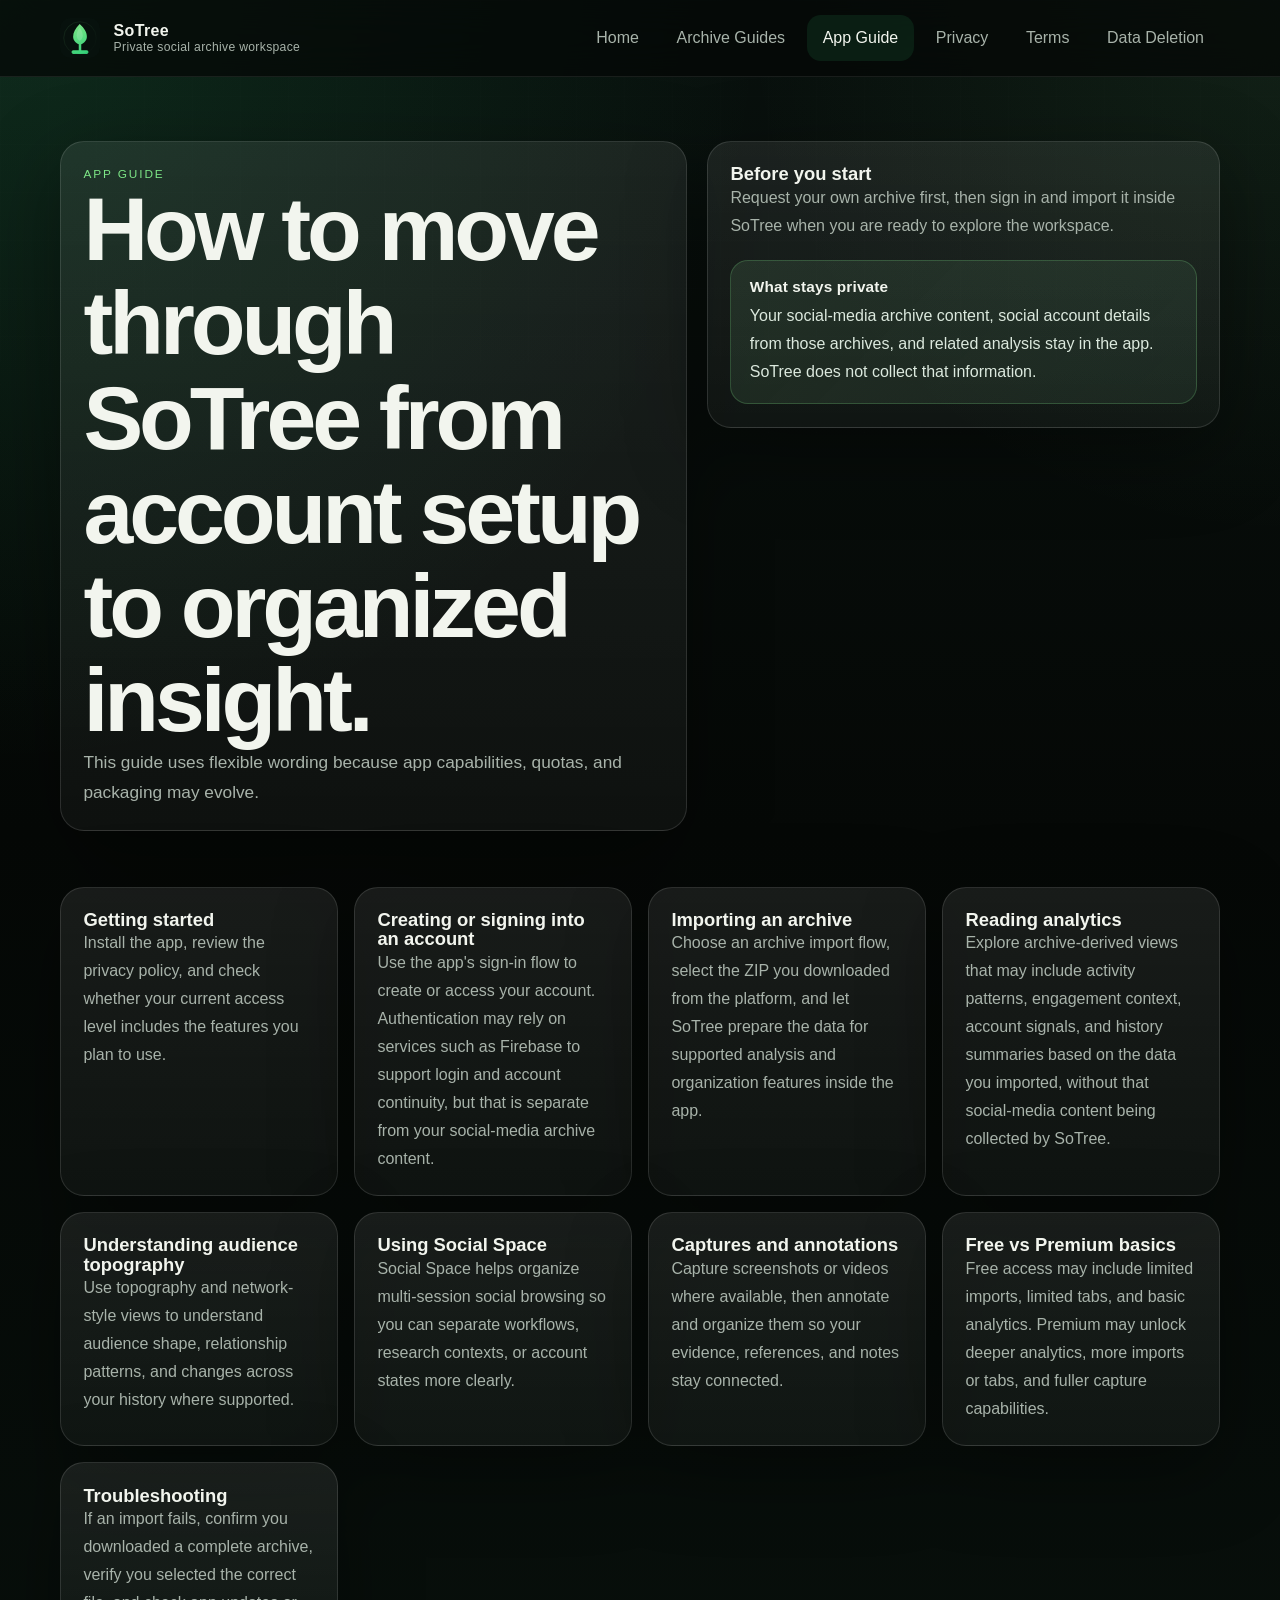
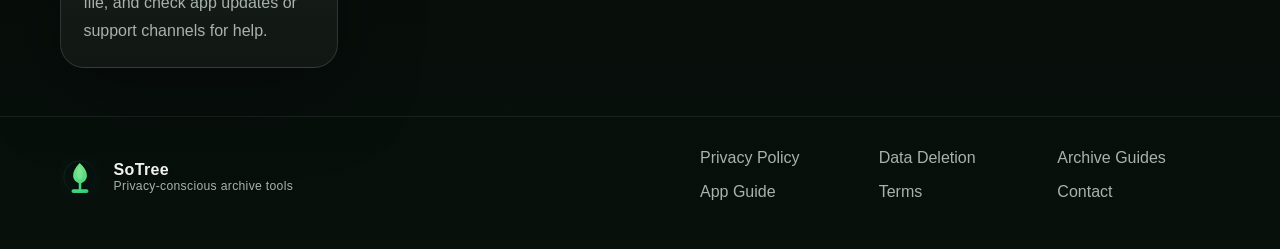
==== app-guide.html @ a9891426 "WebSite created" ====
<!DOCTYPE html>
<html lang="en">
<head>
  <meta charset="UTF-8">
  <meta name="viewport" content="width=device-width, initial-scale=1.0">
  <title>SoTree App Guide</title>
  <meta name="description" content="Learn how to get started with SoTree, import archives, read analytics, and use a workflow where social-media archive content stays in the app.">
  <meta property="og:title" content="SoTree App Guide">
  <meta property="og:description" content="A practical guide for importing archives, reading analytics, and organizing captures in SoTree while keeping social-media content in-app.">
  <link rel="icon" type="image/svg+xml" href="assets/img/favicon.svg">
  <link rel="stylesheet" href="assets/css/styles.css">
</head>
<body>
  <header class="site-header">
    <div class="container nav-shell">
      <a class="brand" href="index.html"><img src="assets/img/logo.svg" alt="SoTree logo"><span class="brand-mark"><span>SoTree</span><span class="brand-tag">Private social archive workspace</span></span></a>
      <button class="nav-toggle" type="button" aria-label="Toggle navigation" aria-expanded="false" data-nav-toggle><svg viewBox="0 0 24 24" fill="none" aria-hidden="true"><path d="M4 7h16M4 12h16M4 17h16" stroke="currentColor" stroke-linecap="round" stroke-width="1.8"/></svg></button>
      <nav class="nav-links" aria-label="Primary navigation" data-nav-menu>
        <a href="index.html">Home</a><a href="archive-guides.html">Archive Guides</a><a href="app-guide.html">App Guide</a><a href="privacy.html">Privacy</a><a href="terms.html">Terms</a><a href="data-deletion.html">Data Deletion</a>
      </nav>
    </div>
  </header>
  <main>
    <section class="page-hero">
      <div class="container policy-layout">
        <div class="policy-card">
          <span class="kicker">App Guide</span>
          <h1>How to move through SoTree from account setup to organized insight.</h1>
          <p class="lead">This guide uses flexible wording because app capabilities, quotas, and packaging may evolve.</p>
        </div>
        <div class="policy-card">
          <h3>Before you start</h3>
          <p>Request your own archive first, then sign in and import it inside SoTree when you are ready to explore the workspace.</p>
          <div class="privacy-emphasis">
            <strong>What stays private</strong>
            <p>Your social-media archive content, social account details from those archives, and related analysis stay in the app. SoTree does not collect that information.</p>
          </div>
        </div>
      </div>
    </section>
    <section>
      <div class="container card-grid">
        <article class="policy-card"><h3>Getting started</h3><p>Install the app, review the privacy policy, and check whether your current access level includes the features you plan to use.</p></article>
        <article class="policy-card"><h3>Creating or signing into an account</h3><p>Use the app's sign-in flow to create or access your account. Authentication may rely on services such as Firebase to support login and account continuity, but that is separate from your social-media archive content.</p></article>
        <article class="policy-card"><h3>Importing an archive</h3><p>Choose an archive import flow, select the ZIP you downloaded from the platform, and let SoTree prepare the data for supported analysis and organization features inside the app.</p></article>
        <article class="policy-card"><h3>Reading analytics</h3><p>Explore archive-derived views that may include activity patterns, engagement context, account signals, and history summaries based on the data you imported, without that social-media content being collected by SoTree.</p></article>
        <article class="policy-card"><h3>Understanding audience topography</h3><p>Use topography and network-style views to understand audience shape, relationship patterns, and changes across your history where supported.</p></article>
        <article class="policy-card"><h3>Using Social Space</h3><p>Social Space helps organize multi-session social browsing so you can separate workflows, research contexts, or account states more clearly.</p></article>
        <article class="policy-card"><h3>Captures and annotations</h3><p>Capture screenshots or videos where available, then annotate and organize them so your evidence, references, and notes stay connected.</p></article>
        <article class="policy-card"><h3>Free vs Premium basics</h3><p>Free access may include limited imports, limited tabs, and basic analytics. Premium may unlock deeper analytics, more imports or tabs, and fuller capture capabilities.</p></article>
        <article class="policy-card"><h3>Troubleshooting</h3><p>If an import fails, confirm you downloaded a complete archive, verify you selected the correct file, and check app updates or support channels for help.</p></article>
      </div>
    </section>
  </main>
  <footer class="site-footer">
    <div class="container footer-grid">
      <div><a class="brand" href="index.html"><img src="assets/img/logo.svg" alt="SoTree logo"><span class="brand-mark"><span>SoTree</span><span class="brand-tag">Privacy-conscious archive tools</span></span></a></div>
      <div class="footer-links"><a href="privacy.html">Privacy Policy</a><a href="data-deletion.html">Data Deletion</a><a href="archive-guides.html">Archive Guides</a><a href="app-guide.html">App Guide</a><a href="terms.html">Terms</a><a href="mailto:alaka.softwares@gmail.com">Contact</a></div>
    </div>
  </footer>
  <script src="assets/js/main.js"></script>
</body>
</html>
---- assets/css/styles.css ----
:root {
  --bg: #050806;
  --bg-soft: #07110d;
  --panel: rgba(255, 255, 255, 0.06);
  --panel-strong: rgba(255, 255, 255, 0.09);
  --border: rgba(255, 255, 255, 0.12);
  --text: #f2f5ee;
  --muted: #a8b3aa;
  --primary: #33d17a;
  --accent: #7ee787;
  --shadow: 0 24px 80px rgba(0, 0, 0, 0.38);
  --radius: 24px;
  --radius-sm: 16px;
  --content: 1160px;
}

* {
  box-sizing: border-box;
}

html {
  scroll-behavior: smooth;
}

body {
  margin: 0;
  font-family: -apple-system, BlinkMacSystemFont, "Segoe UI", sans-serif;
  background:
    radial-gradient(circle at top left, rgba(51, 209, 122, 0.14), transparent 34%),
    radial-gradient(circle at top right, rgba(126, 231, 135, 0.08), transparent 24%),
    linear-gradient(180deg, #09110e 0%, #050806 45%, #08100c 100%);
  color: var(--text);
  min-height: 100vh;
}

body::before {
  content: "";
  position: fixed;
  inset: 0;
  background-image:
    linear-gradient(rgba(255, 255, 255, 0.02) 1px, transparent 1px),
    linear-gradient(90deg, rgba(255, 255, 255, 0.02) 1px, transparent 1px);
  background-size: 48px 48px;
  mask-image: linear-gradient(180deg, rgba(0, 0, 0, 0.5), transparent);
  pointer-events: none;
}

a {
  color: var(--accent);
  text-decoration: none;
}

a:hover {
  color: var(--text);
}

img {
  max-width: 100%;
  display: block;
}

.container {
  width: min(calc(100% - 2rem), var(--content));
  margin: 0 auto;
}

.site-header {
  position: sticky;
  top: 0;
  z-index: 20;
  backdrop-filter: blur(18px);
  background: rgba(5, 8, 6, 0.74);
  border-bottom: 1px solid rgba(255, 255, 255, 0.08);
}

.nav-shell {
  display: flex;
  align-items: center;
  justify-content: space-between;
  gap: 1rem;
  min-height: 76px;
}

.brand {
  display: inline-flex;
  align-items: center;
  gap: 0.85rem;
  color: var(--text);
  font-weight: 700;
  letter-spacing: 0.02em;
}

.brand img {
  width: 40px;
  height: 40px;
}

.brand-mark {
  display: flex;
  flex-direction: column;
}

.brand-tag {
  color: var(--muted);
  font-size: 0.76rem;
  font-weight: 500;
}

.nav-toggle {
  border: 1px solid var(--border);
  background: var(--panel);
  color: var(--text);
  border-radius: 12px;
  padding: 0.65rem;
  display: inline-flex;
  align-items: center;
  justify-content: center;
}

.nav-toggle svg {
  width: 22px;
  height: 22px;
}

.nav-links {
  position: absolute;
  left: 1rem;
  right: 1rem;
  top: calc(100% + 0.75rem);
  display: none;
  flex-direction: column;
  gap: 0.35rem;
  padding: 1rem;
  background: rgba(7, 17, 13, 0.94);
  border: 1px solid var(--border);
  border-radius: 20px;
  box-shadow: var(--shadow);
}

.nav-links.is-open {
  display: flex;
}

.nav-links a {
  color: var(--muted);
  padding: 0.85rem 1rem;
  border-radius: 14px;
}

.nav-links a[aria-current="page"],
.nav-links a:hover {
  background: rgba(51, 209, 122, 0.1);
  color: var(--text);
}

main {
  position: relative;
  z-index: 1;
}

.hero {
  padding: 5rem 0 3rem;
}

.hero-grid,
.split-grid {
  display: grid;
  gap: 1.5rem;
}

.eyebrow {
  display: inline-flex;
  align-items: center;
  gap: 0.5rem;
  padding: 0.5rem 0.9rem;
  border-radius: 999px;
  background: rgba(51, 209, 122, 0.1);
  border: 1px solid rgba(126, 231, 135, 0.18);
  color: var(--accent);
  font-size: 0.9rem;
}

h1,
h2,
h3 {
  margin: 0;
  line-height: 1.05;
}

h1 {
  font-size: clamp(2.8rem, 9vw, 5.6rem);
  letter-spacing: -0.045em;
}

h2 {
  font-size: clamp(2rem, 5vw, 3.2rem);
  letter-spacing: -0.04em;
}

h3 {
  font-size: 1.15rem;
}

p {
  margin: 0;
  color: var(--muted);
  line-height: 1.75;
}

.lead {
  font-size: 1.08rem;
  max-width: 60ch;
}

.hero-copy,
.panel,
.feature-card,
.faq-item,
.platform-card,
.step-card,
.policy-card {
  background: linear-gradient(180deg, rgba(255, 255, 255, 0.08), rgba(255, 255, 255, 0.04));
  border: 1px solid var(--border);
  border-radius: var(--radius);
  box-shadow: var(--shadow);
}

.hero-copy {
  padding: 2rem;
}

.hero-actions {
  display: flex;
  flex-wrap: wrap;
  gap: 0.85rem;
  margin-top: 1.5rem;
}

.button,
button.button-link {
  display: inline-flex;
  align-items: center;
  justify-content: center;
  gap: 0.5rem;
  min-height: 50px;
  padding: 0.9rem 1.3rem;
  border-radius: 999px;
  font-weight: 700;
  border: 1px solid transparent;
}

.button-primary {
  color: #03130a;
  background: linear-gradient(135deg, var(--primary), var(--accent));
}

.button-secondary {
  color: var(--text);
  background: var(--panel);
  border-color: var(--border);
}

.hero-visual,
.visual-panel {
  padding: 1.5rem;
}

.hero-stats,
.card-grid,
.faq-grid,
.platform-grid,
.footer-links,
.support-list {
  display: grid;
  gap: 1rem;
}

.stat-chip {
  padding: 1rem;
  border-radius: 18px;
  background: rgba(255, 255, 255, 0.04);
  border: 1px solid rgba(255, 255, 255, 0.08);
}

.stat-chip strong {
  display: block;
  color: var(--text);
  font-size: 1.2rem;
}

section {
  padding: 1.5rem 0 3rem;
}

.section-head {
  display: grid;
  gap: 0.85rem;
  margin-bottom: 1.5rem;
}

.card-grid,
.platform-grid,
.faq-grid {
  grid-template-columns: repeat(auto-fit, minmax(250px, 1fr));
}

.feature-card,
.platform-card,
.faq-item,
.step-card,
.policy-card {
  padding: 1.4rem;
}

.feature-card ul,
.faq-item ul,
.policy-card ul,
.support-list,
.step-card ol {
  margin: 1rem 0 0;
  padding-left: 1.1rem;
  color: var(--muted);
  line-height: 1.7;
}

.feature-card li,
.faq-item li,
.policy-card li,
.support-list li,
.step-card li {
  margin-bottom: 0.55rem;
}

.inline-note {
  margin-top: 1rem;
  padding: 0.95rem 1rem;
  border-radius: 16px;
  border: 1px solid rgba(126, 231, 135, 0.18);
  background: rgba(51, 209, 122, 0.08);
  color: var(--text);
}

.privacy-emphasis {
  margin-top: 1.25rem;
  padding: 1.1rem 1.15rem;
  border-radius: 18px;
  border: 1px solid rgba(126, 231, 135, 0.22);
  background:
    linear-gradient(135deg, rgba(126, 231, 135, 0.08), rgba(51, 209, 122, 0.03)),
    rgba(255, 255, 255, 0.03);
}

.privacy-emphasis strong {
  display: block;
  margin-bottom: 0.35rem;
  color: var(--text);
  font-size: 0.96rem;
  letter-spacing: 0.01em;
}

.privacy-emphasis p {
  color: #dce9de;
}

.cta-band {
  padding: 1.5rem;
  display: grid;
  gap: 1rem;
}

.policy-layout {
  display: grid;
  gap: 1.25rem;
}

.page-hero {
  padding: 4rem 0 2rem;
}

.kicker {
  color: var(--accent);
  text-transform: uppercase;
  letter-spacing: 0.16em;
  font-size: 0.74rem;
}

.site-footer {
  padding: 2rem 0 3rem;
  border-top: 1px solid rgba(255, 255, 255, 0.08);
}

.footer-grid {
  display: grid;
  gap: 1rem;
}

.footer-links {
  grid-template-columns: repeat(auto-fit, minmax(140px, 1fr));
}

.footer-links a {
  color: var(--muted);
}

.footer-note {
  font-size: 0.92rem;
}

.muted {
  color: var(--muted);
}

.sr-only {
  position: absolute;
  width: 1px;
  height: 1px;
  padding: 0;
  margin: -1px;
  overflow: hidden;
  clip: rect(0, 0, 0, 0);
  white-space: nowrap;
  border: 0;
}

@media (min-width: 760px) {
  .nav-toggle {
    display: none;
  }

  .nav-links {
    position: static;
    display: flex;
    flex-direction: row;
    align-items: center;
    justify-content: flex-end;
    background: transparent;
    border: 0;
    box-shadow: none;
    padding: 0;
    left: auto;
    right: auto;
    top: auto;
  }

  .hero-grid,
  .split-grid {
    grid-template-columns: 1.15fr 0.85fr;
    align-items: stretch;
  }

  .hero {
    padding-top: 6rem;
  }

  .hero-copy,
  .hero-visual {
    padding: 2.4rem;
  }

  .hero-stats {
    grid-template-columns: repeat(2, 1fr);
  }

  .footer-grid {
    grid-template-columns: 1.2fr 1fr;
    align-items: end;
  }

  .policy-layout {
    grid-template-columns: 1.1fr 0.9fr;
    align-items: start;
  }
}
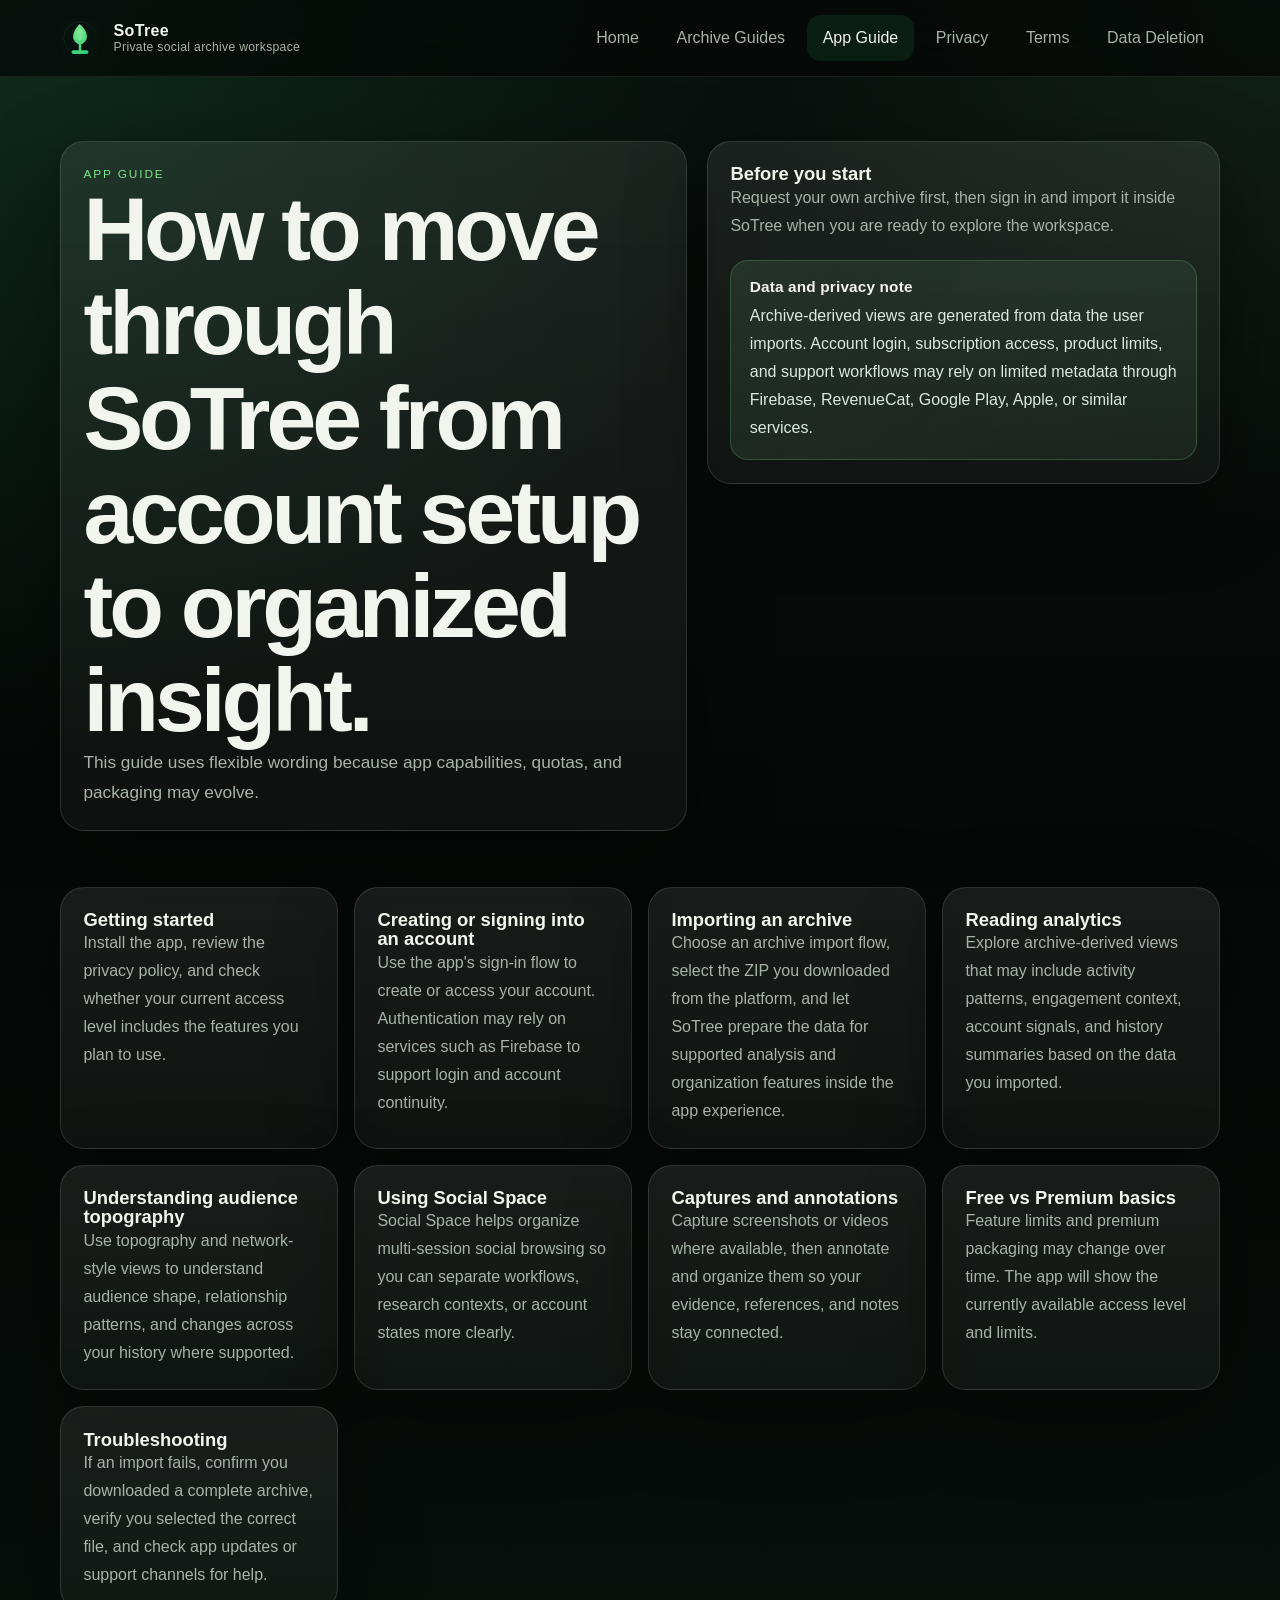
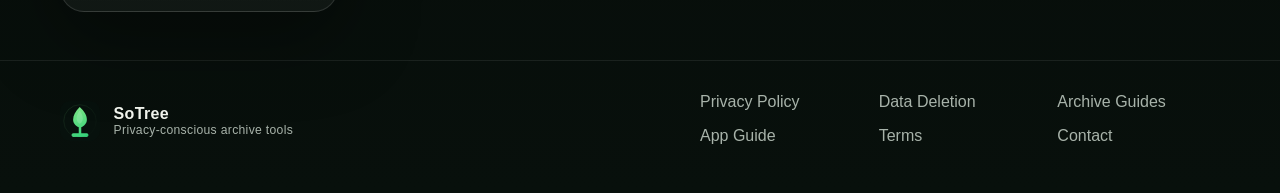
==== commit 15050934: "privacy changes" ====
--- a/app-guide.html
+++ b/app-guide.html
@@ -4,9 +4,9 @@
   <meta charset="UTF-8">
   <meta name="viewport" content="width=device-width, initial-scale=1.0">
   <title>SoTree App Guide</title>
-  <meta name="description" content="Learn how to get started with SoTree, import archives, read analytics, and use a workflow where social-media archive content stays in the app.">
+  <meta name="description" content="Learn how to get started with SoTree, import archives, review analytics, and understand account, subscription, and privacy-related app workflows.">
   <meta property="og:title" content="SoTree App Guide">
-  <meta property="og:description" content="A practical guide for importing archives, reading analytics, and organizing captures in SoTree while keeping social-media content in-app.">
+  <meta property="og:description" content="A practical guide for importing archives, reviewing analytics, and understanding access, limits, and privacy-related app workflows in SoTree.">
   <link rel="icon" type="image/svg+xml" href="assets/img/favicon.svg">
   <link rel="stylesheet" href="assets/css/styles.css">
 </head>
@@ -32,8 +32,8 @@
           <h3>Before you start</h3>
           <p>Request your own archive first, then sign in and import it inside SoTree when you are ready to explore the workspace.</p>
           <div class="privacy-emphasis">
-            <strong>What stays private</strong>
-            <p>Your social-media archive content, social account details from those archives, and related analysis stay in the app. SoTree does not collect that information.</p>
+            <strong>Data and privacy note</strong>
+            <p>Archive-derived views are generated from data the user imports. Account login, subscription access, product limits, and support workflows may rely on limited metadata through Firebase, RevenueCat, Google Play, Apple, or similar services.</p>
           </div>
         </div>
       </div>
@@ -41,13 +41,13 @@
     <section>
       <div class="container card-grid">
         <article class="policy-card"><h3>Getting started</h3><p>Install the app, review the privacy policy, and check whether your current access level includes the features you plan to use.</p></article>
-        <article class="policy-card"><h3>Creating or signing into an account</h3><p>Use the app's sign-in flow to create or access your account. Authentication may rely on services such as Firebase to support login and account continuity, but that is separate from your social-media archive content.</p></article>
-        <article class="policy-card"><h3>Importing an archive</h3><p>Choose an archive import flow, select the ZIP you downloaded from the platform, and let SoTree prepare the data for supported analysis and organization features inside the app.</p></article>
-        <article class="policy-card"><h3>Reading analytics</h3><p>Explore archive-derived views that may include activity patterns, engagement context, account signals, and history summaries based on the data you imported, without that social-media content being collected by SoTree.</p></article>
+        <article class="policy-card"><h3>Creating or signing into an account</h3><p>Use the app's sign-in flow to create or access your account. Authentication may rely on services such as Firebase to support login and account continuity.</p></article>
+        <article class="policy-card"><h3>Importing an archive</h3><p>Choose an archive import flow, select the ZIP you downloaded from the platform, and let SoTree prepare the data for supported analysis and organization features inside the app experience.</p></article>
+        <article class="policy-card"><h3>Reading analytics</h3><p>Explore archive-derived views that may include activity patterns, engagement context, account signals, and history summaries based on the data you imported.</p></article>
         <article class="policy-card"><h3>Understanding audience topography</h3><p>Use topography and network-style views to understand audience shape, relationship patterns, and changes across your history where supported.</p></article>
         <article class="policy-card"><h3>Using Social Space</h3><p>Social Space helps organize multi-session social browsing so you can separate workflows, research contexts, or account states more clearly.</p></article>
         <article class="policy-card"><h3>Captures and annotations</h3><p>Capture screenshots or videos where available, then annotate and organize them so your evidence, references, and notes stay connected.</p></article>
-        <article class="policy-card"><h3>Free vs Premium basics</h3><p>Free access may include limited imports, limited tabs, and basic analytics. Premium may unlock deeper analytics, more imports or tabs, and fuller capture capabilities.</p></article>
+        <article class="policy-card"><h3>Free vs Premium basics</h3><p>Feature limits and premium packaging may change over time. The app will show the currently available access level and limits.</p></article>
         <article class="policy-card"><h3>Troubleshooting</h3><p>If an import fails, confirm you downloaded a complete archive, verify you selected the correct file, and check app updates or support channels for help.</p></article>
       </div>
     </section>
